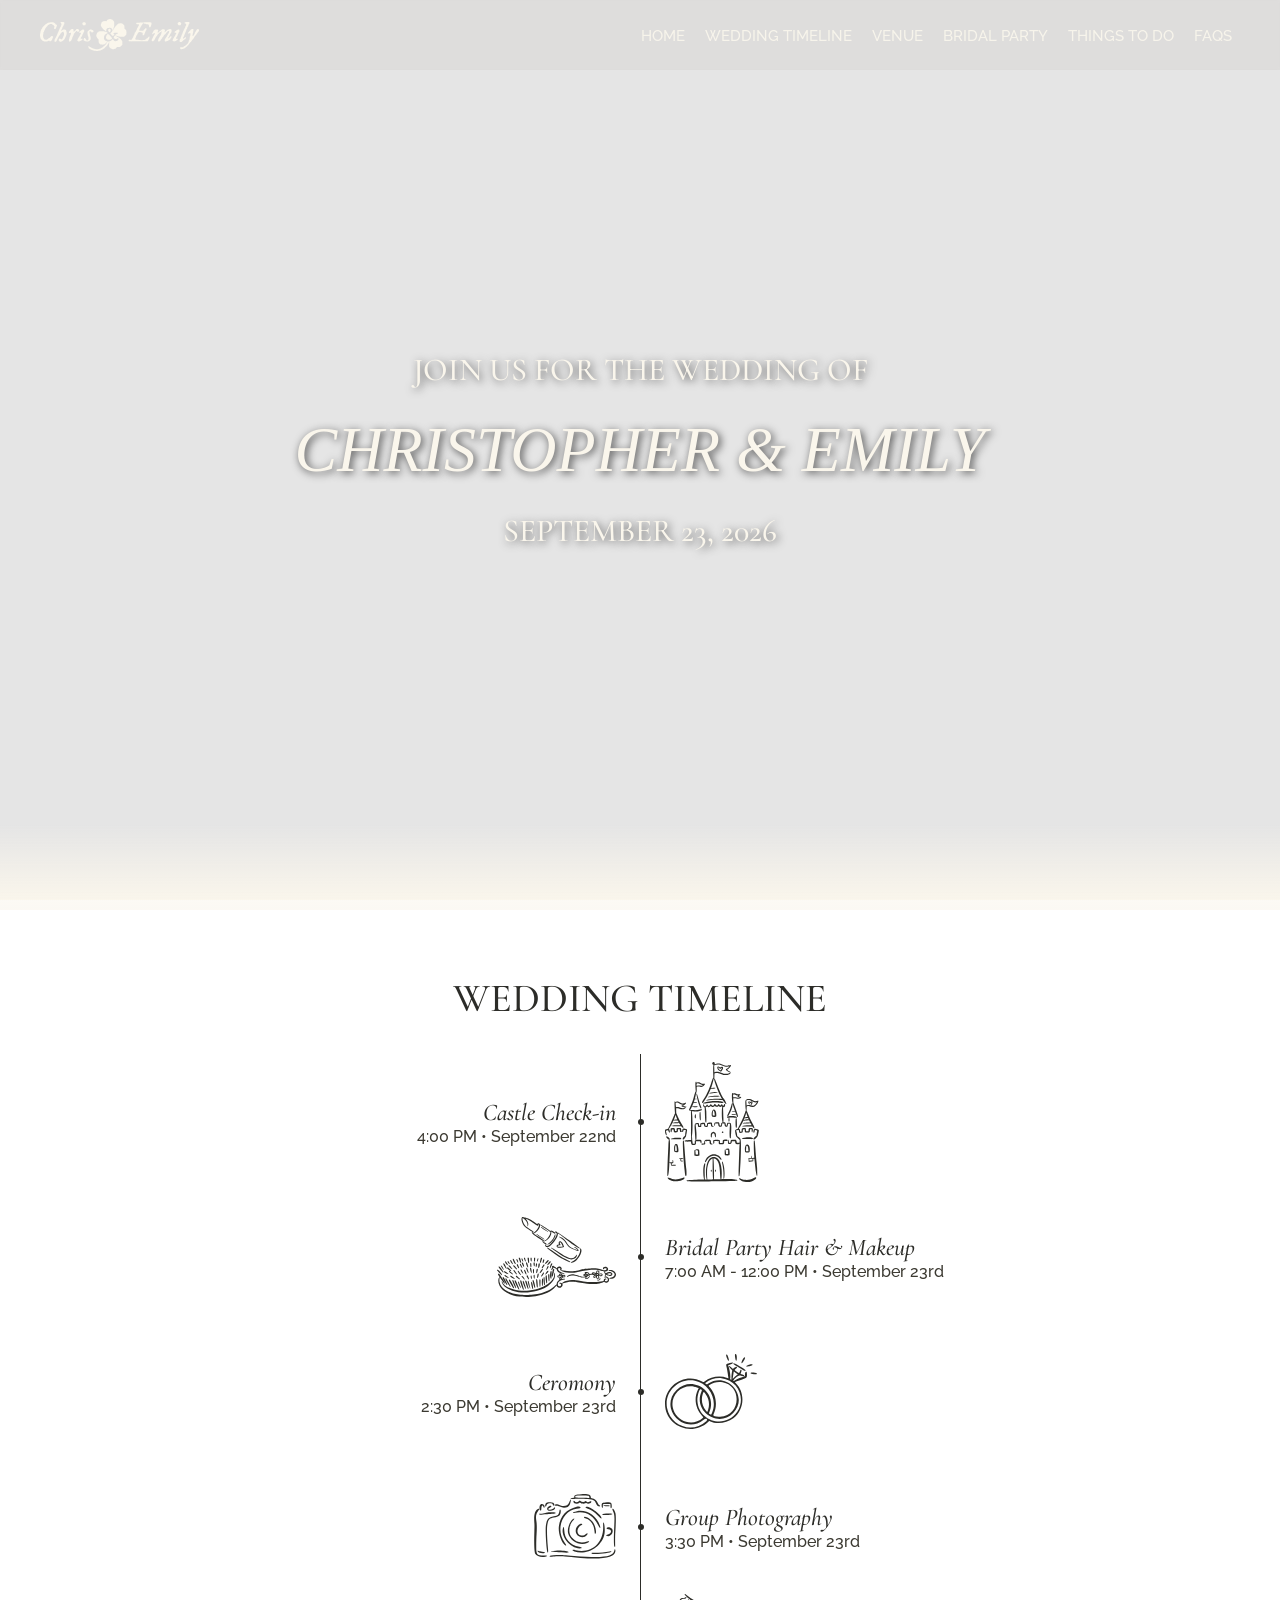
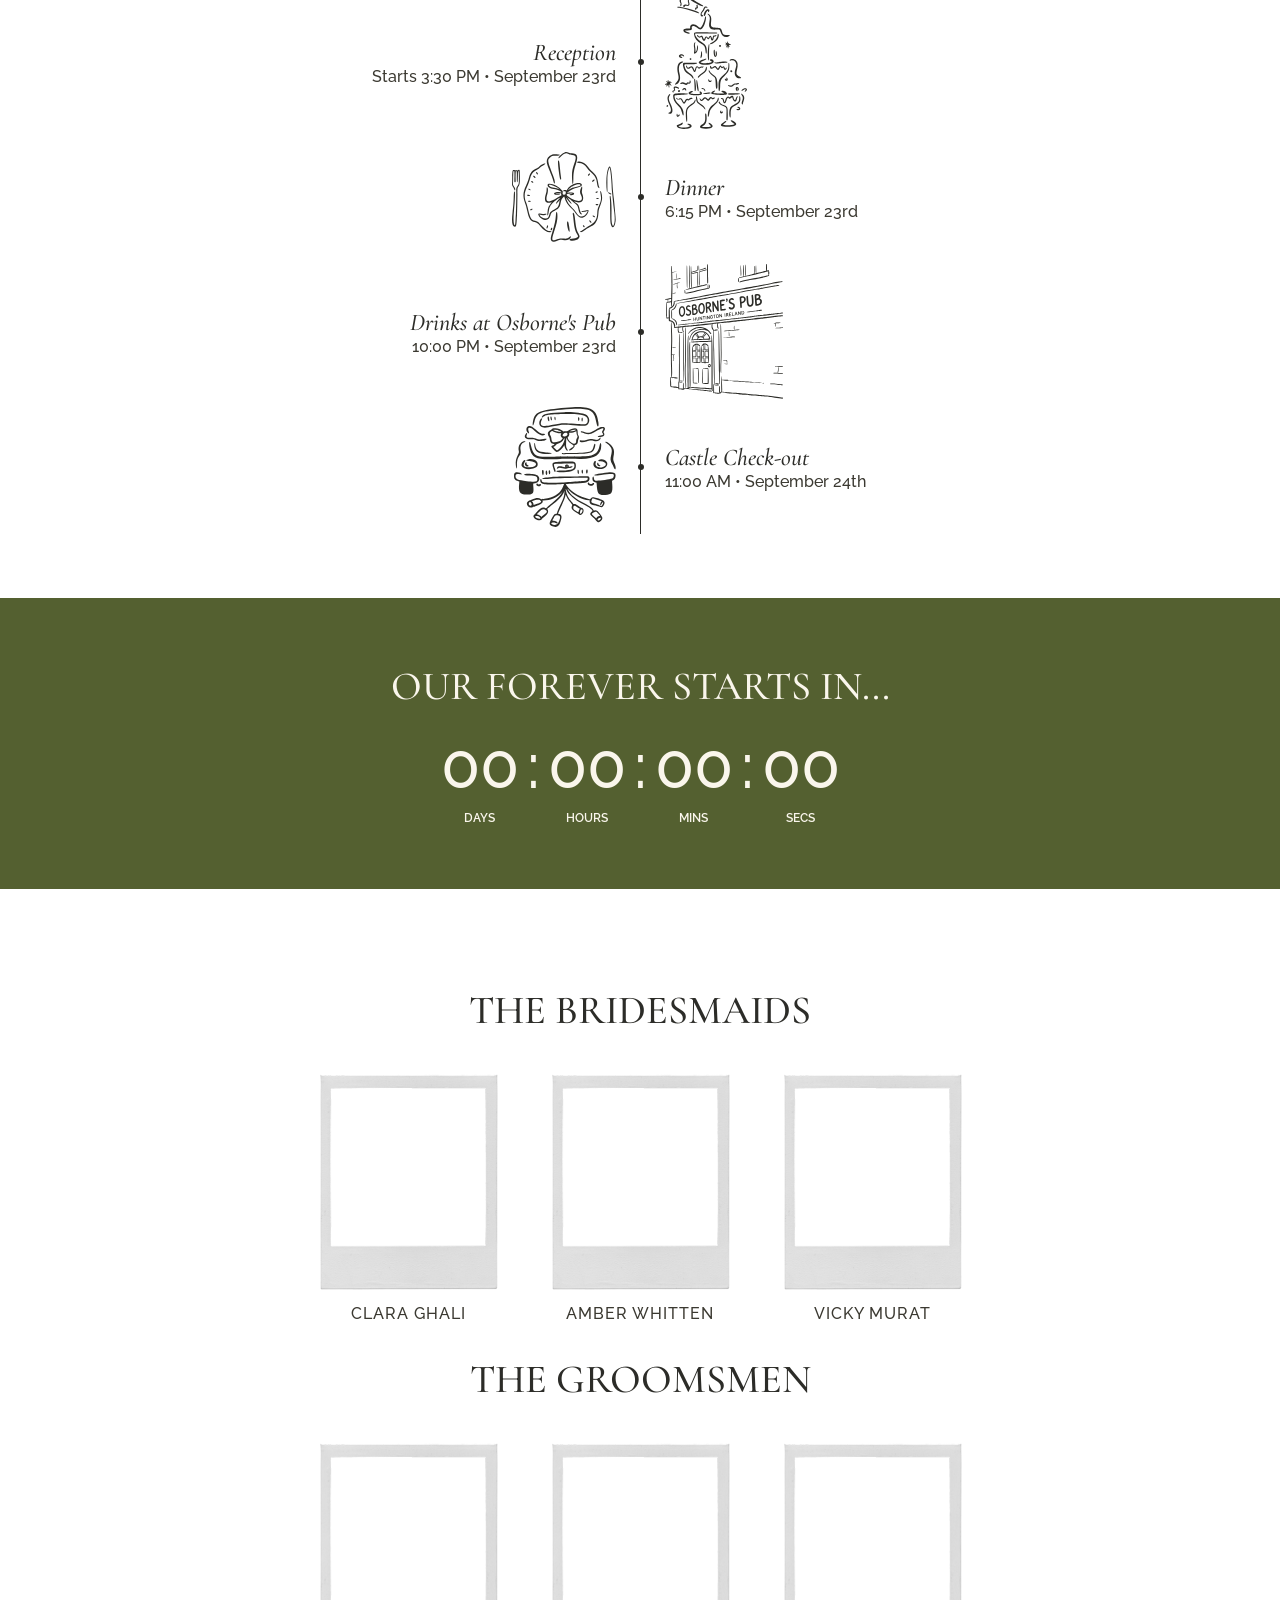
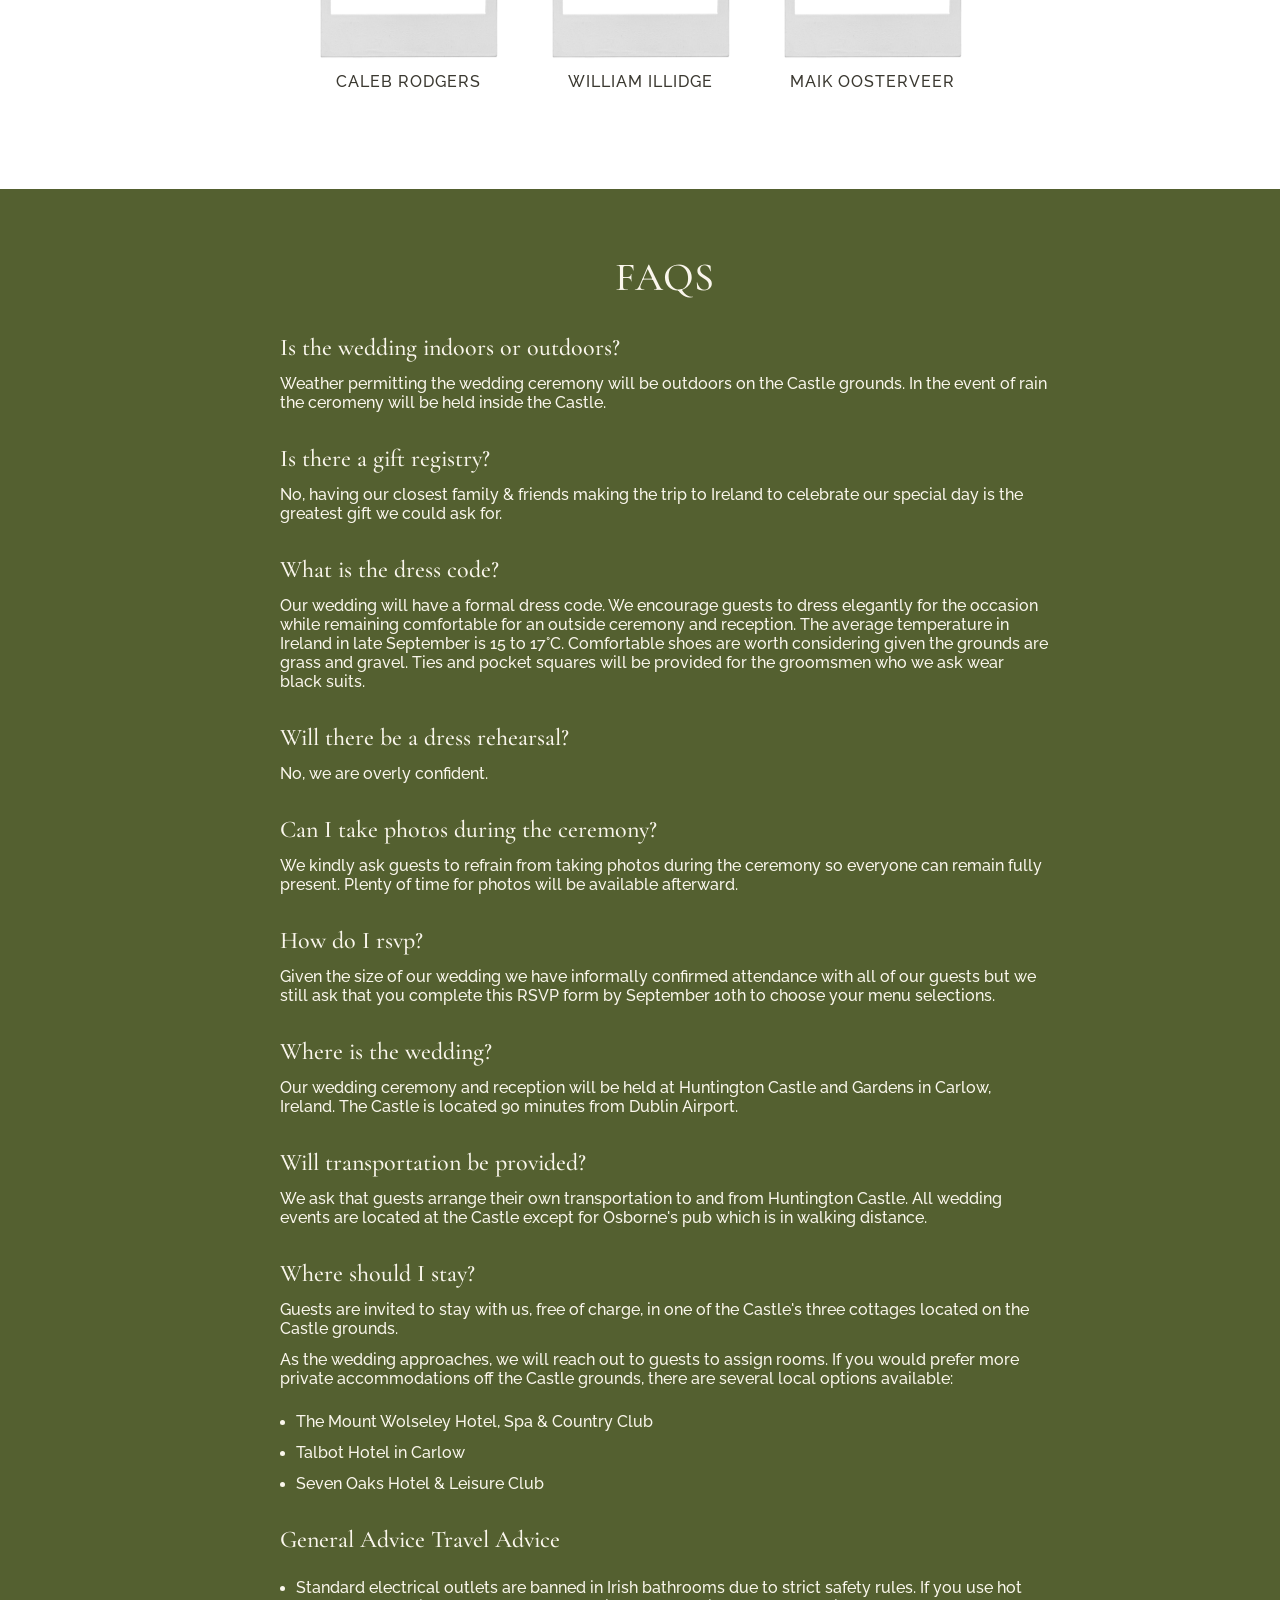
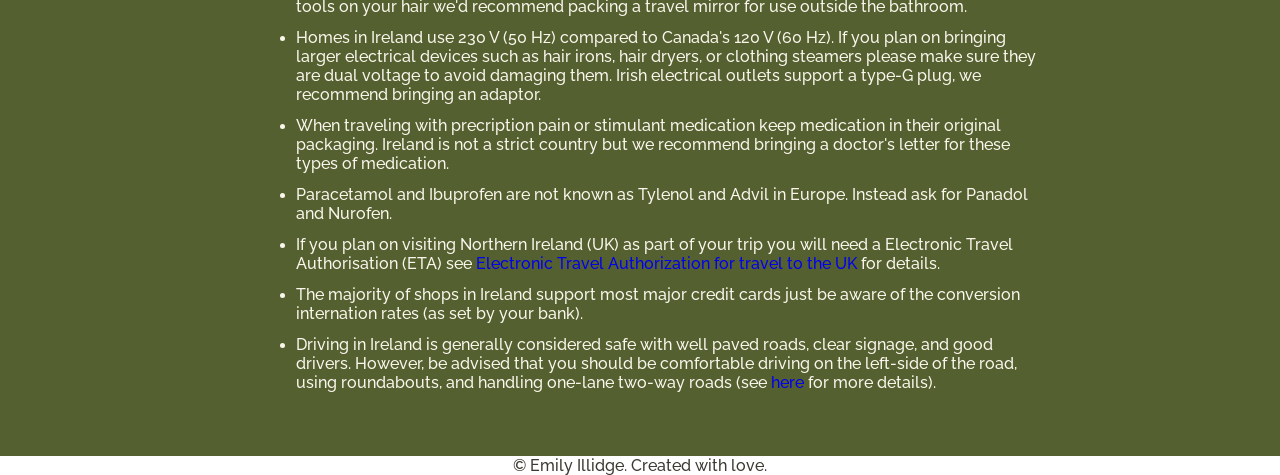
==== index.html @ 060c625a "initialized project" ====
<!DOCTYPE html>
<html lang="en">
<head>
    <meta charset="UTF-8">
    <meta name="viewport" content="width=device-width, initial-scale=1.0">
    <title>Emily & Chris — Our Countryside Wedding</title>
    <link rel="stylesheet" href="style.css">
    <!-- Google Fonts for Editorial Aesthetic -->
    <link rel="preconnect" href="https://fonts.googleapis.com">
<link rel="preconnect" href="https://fonts.gstatic.com" crossorigin>
<link href="https://fonts.googleapis.com/css2?family=Cormorant+Garamond:ital,wght@0,300..700;1,300..700&family=IM+Fell+English:ital@0;1&family=Raleway:ital,wght@0,100..900;1,100..900&display=swap" rel="stylesheet">    
</head>
<body>

    <!-- Navigation Header -->
     <nav class="navbar">
        <div class="nav-container">
            <div class="nav-logo">
                <a href="#"><img src="./assets/logo.svg" alt="wedding logo"></a>
            </div>

            <!-- Links (Desktop) -->
            <div class="nav-links">
                <a href="#home" data-target="home">Home</a>
                <a href="#wedding-timeline" data-target="wedding-timeline">Wedding Timeline</a>
                <a href="https://huntingtoncastle.com/our-story-1">Venue</a>
                <a href="#bridal-party" data-target="bridal-party">Bridal Party</a>
                <a href="#local-guide" data-target="local-guide">Things to Do</a>
                <a href="#faq" data-target="faq">FAQs</a>
            </div>

            <!-- Mobile Menu Toggle Button -->
            <button class="mobile-menu-toggle" aria-label="Toggle navigation">
                <span class="bar"></span>
                <span class="bar"></span>
                <span class="bar"></span>
            </button>
        </div>

        <!-- Mobile Overlay Menu (Hidden by default) -->
        <div class="mobile-menu">
            <a href="#home" data-target="home">Home</a>
            <a href="#wedding-timeline" data-target="wedding-timeline">Wedding Timeline</a>
            <a href="https://huntingtoncastle.com/our-story-1">Venue</a>
            <a href="#bridal-party" data-target="bridal-party">Bridal Party</a>
            <a href="#local-guide" data-target="local-guide">Things to Do</a>
            <a href="#faq" data-target="faq">FAQs</a>
        </div>
    </nav>

    <!-- Main Content Wrapper -->
    <main>

        <!-- HOME PAGE VIEW -->
        <section id="home" class="tab-view active-view">
            <div class="hero-section">
                <div class="title">
                    <p class="subtitle">Join us for the wedding of</p>
                    <h1 class="header">Christopher &amp; Emily</h1>
                    <p class="date-location subtitle">SEPTEMBER 23, 2026</p>
                </div>
            </div>
            <div class="hero-section-blurr"></div>
        </section>

        <!-- LOCAL GUIDE / THINGS TO DO VIEW -->
        <section id="wedding-timeline" class="tab-view">
            <h1>Wedding Timeline</h1>
            <div class="timeline-container">
                <div class="timeline-event">
                    <div class="right">
                        <h3>Castle Check-in</h3>
                        <p>4:00 PM &bull; September 22nd</p>
                    </div>
                    <div class="timeline-event left">
                        <img id="timeline-castle" src="./assets/timeline/Castle.svg" alt="castle">
                    </div>
                </div>
                <div class="timeline-event">
                    <div class="right">
                        <img id="timeline-hair-and-makeup" src="./assets/timeline/Hair_and_Makeup.svg" alt="hairbrush and lipstick">
                    </div>
                    <div class="left">
                        <h3>Bridal Party Hair & Makeup</h3>
                        <p> 7:00 AM - 12:00 PM &bull; September 23rd</p>
                    </div>
                </div>
                <div class="timeline-event">
                    <div class="right">
                        <h3>Ceromony</h3>
                        <p>2:30 PM &bull; September 23rd</p>
                    </div>
                    <div class="left">
                        <img id="timeline-rings" src="./assets/timeline/Rings.svg" alt="set of rings">
                    </div>
                </div>
                <div class="timeline-event">
                    <div class="right">
                        <img id="timeline-camera" src="./assets/timeline/Camera.svg" alt="camera">
                    </div>
                    <div class="left">
                        <h3>Group Photography</h3>
                        <p>3:30 PM &bull; September 23rd</p>
                    </div>
                </div>
                <div class="timeline-event">
                    <div class="right">
                        <h3>Reception</h3>
                        <p>Starts 3:30 PM &bull; September 23rd</p>
                    </div>
                    <div class="left">
                        <img id="timeline-champagne" src="./assets/timeline/Champagne Tower.svg" alt="champagne">
                    </div>
                </div>
                <div class="timeline-event">
                    <div class="right">
                        <img id="timeline-plate" src="./assets/timeline/Place Setting.svg" alt="Dinner plate">
                    </div>
                    <div class="left">
                        <h3>Dinner</h3>
                        <p>6:15 PM &bull; September 23rd</p>
                    </div>
                </div>
                <div class="timeline-event">
                    <div class="right">
                        <h3>Drinks at Osborne's Pub</h3>
                        <p>10:00 PM &bull; September 23rd</p>
                    </div>
                    <div class="left">
                        <img id="timeline-pub" src="./assets/timeline/Pub.svg" alt="pub">
                    </div>
                </div>
                <div class="timeline-event">
                    <div class="right">
                        <img id="timeline-car" src="./assets/timeline/Car.svg" alt="car">
                    </div>
                    <div class="left">
                        <h3>Castle Check-out</h3>
                        <p>11:00 AM &bull; September 24th</p>
                    </div>
                </div>
            </div>

        </section>

        <!-- COUNT DOWN -->
         <section id="count-down" class="tab-view">
            <h1>Our forever starts in...</h1>
            <div class="timer-display">
                <div class="time-block">
                    <span class="number" id="days">00</span>
                    <span class="label">Days</span>
                </div>
                
                <span class="separator">:</span>
                
                <div class="time-block">
                    <span class="number" id="hours">00</span>
                    <span class="label">Hours</span>
                </div>
                
                <span class="separator">:</span>
                
                <div class="time-block">
                    <span class="number" id="mins">00</span>
                    <span class="label">Mins</span>
                </div>
                
                <span class="separator">:</span>
                
                <div class="time-block">
                    <span class="number" id="secs">00</span>
                    <span class="label">Secs</span>
                </div>
            </div>
          </section>

        <!-- BRIDAL PARTY VIEW -->
        <section id="bridal-party" class="tab-view">
            <h1>The bridesmaids</h1>
            <div id="bridesmaids">
                <div>
                    <img src="./assets/bridal_party/polaroid.png" alt="Clara">
                    <p>Clara Ghali</p>
                </div>
                <div>
                    <img src="./assets/bridal_party/polaroid.png" alt="Amber">
                    <p>Amber Whitten</p>
                </div>
                <div>
                    <img src="./assets/bridal_party/polaroid.png" alt="Vicky">
                    <p>Vicky Murat</p>
                </div>
            </div>
            <h1>The Groomsmen</h1>
            <div id="groomsmen">
                <div>
                    <img src="./assets/bridal_party/polaroid.png" alt="Caleb">
                    <p>Caleb Rodgers</p>
                </div>
                <div>
                    <img src="./assets/bridal_party/polaroid.png" alt="William">
                    <p>William Illidge</p>
                </div>
                <div>
                    <img src="./assets/bridal_party/polaroid.png" alt="Maik">
                    <p>Maik Oosterveer</p>
                </div>
            </div>
        </section>

        <!-- FAQ VIEW -->
        <section id="faq" class="tab-view">
            <h1>FAQS</h1>
            <div class="question-block">
                <p class="question">Is the wedding indoors or outdoors?</p>
                <p class="answer">Weather permitting the wedding ceremony will be outdoors on the Castle grounds. In the event of rain the ceromeny will be held inside the Castle.</p>
            </div>
            <div class="question-block">
                <p class="question">Is there a gift registry?</p>
                <p class="answer">No, having our closest family & friends making the trip to Ireland to celebrate our special day is the greatest gift we could ask for.</p>
            </div>
            <div class="question-block">
                <p class="question">What is the dress code?</p>
                <p class="answer">Our wedding will have a formal dress code. We encourage guests to dress elegantly for the occasion while remaining comfortable for an outside ceremony and reception. The average temperature in Ireland in late September is 15 to 17°C. Comfortable shoes are worth considering given the grounds are grass and gravel. Ties and pocket squares will be provided for the groomsmen who we ask wear black suits.</p>
            </div>
            <div class="question-block">
                <p class="question">Will there be a dress rehearsal?</p>
                <p class="answer">No, we are overly confident.</p>
            </div>
            <div class="question-block">
                <p class="question">Can I take photos during the ceremony?</p>
                <p class="answer">We kindly ask guests to refrain from taking photos during the ceremony so everyone can remain fully present. Plenty of time for photos will be available afterward.</p>
            </div>
            <div class="question-block">
                <p class="question">How do I rsvp?</p>
                <p class="answer">Given the size of our wedding we have informally confirmed attendance with all of our guests but we still ask that you complete this RSVP form by September 10th to choose your menu selections.</p>
            </div>
            <div class="question-block">
                <p class="question">Where is the wedding?</p>
                <p class="answer">Our wedding ceremony and reception will be held at Huntington Castle and Gardens in Carlow, Ireland. The Castle is located 90 minutes from Dublin Airport.</p>
            </div>
            <div class="question-block">
                <p class="question">Will transportation be provided?</p>
                <p class="answer">We ask that guests arrange their own transportation to and from Huntington Castle. All wedding events are located at the Castle except for Osborne's pub which is in walking distance.</p>
            </div>
            <div class="question-block">
                <p class="question">Where should I stay?</p>
                <p class="answer">Guests are invited to stay with us, free of charge, in one of the Castle's three cottages located on the Castle grounds.</p>
                <p class="answer">As the wedding approaches, we will reach out to guests to assign rooms. If you would prefer more private accommodations off the Castle grounds, there are several local options available:</p>
                <ul>
                    <li><a href="https://secure.mountwolseley.ie/convert/site/Mount%20Wolseley%20Hotel%20Spa%20and%20Golf%20Resort/en/results.php?currency=EUR&partya=2&checkin=2026-09-22&nights=2"><p>The Mount Wolseley Hotel, Spa & Country Club</p></a></li>
                    <li><a href="https://www.talbotcarlow.ie/"><p>Talbot Hotel in Carlow</p></a></li>
                    <li><a href="https://www.sevenoakshotel.com/"><p>Seven Oaks Hotel & Leisure Club</p></a></li>
                </ul>
            </div>
            <div class="question-block">
                <p class="question">General Advice Travel Advice</p>
                <ul>
                    <li>
                        <p>Standard electrical outlets are banned in Irish bathrooms due to strict safety rules. If you use hot tools on your hair we'd recommend packing a travel mirror for use outside the bathroom.</p>
                    </li>
                    <li>
                        <p>Homes in Ireland use 230 V (50 Hz) compared to Canada's 120 V (60 Hz). If you plan on bringing larger electrical devices such as hair irons, hair dryers, or clothing steamers please make sure they are dual voltage to avoid damaging them. Irish electrical outlets support a type-G plug, we recommend bringing an adaptor.</p>
                    </li>
                    <li>
                        <p>When traveling with precription pain or stimulant medication keep medication in their original packaging. Ireland is not a strict country but we recommend bringing a doctor's letter for these types of medication.</p>
                    </li>
                    <li>
                        <p>Paracetamol and Ibuprofen are not known as Tylenol and Advil in Europe. Instead ask for Panadol and Nurofen.</p>
                    </li>
                    <li>
                        <p>If you plan on visiting Northern Ireland (UK) as part of your trip you will need a Electronic Travel Authorisation (ETA) see <a href="https://www.aircanada.com/ca/en/aco/home/book/travel-news-and-updates/2026/eTA-for-flights-to-uk.html#/">Electronic Travel Authorization for travel to the UK</a> for details.</p>
                    </li>
                    <li>
                        <p>The majority of shops in Ireland support most major credit cards just be aware of the conversion internation rates (as set by your bank).</p>
                    </li>
                    <li>
                        <p>Driving in Ireland is generally considered safe with well paved roads, clear signage, and good drivers. However, be advised that you should be comfortable driving on the left-side of the road, using roundabouts, and handling one-lane two-way roads (see <a href="https://www.instagram.com/reel/DakooiKCDg0/?utm_source=ig_web_copy_link&igsh=MzRlODBiNWFlZA==">here</a> for more details).</p>
                    </li>
                </ul>
            </div>
        </section>

    </main>

    <footer>
        <p>&copy; Emily Illidge. Created with love.</p>
    </footer>

    <script src="script.js"></script>
</body>
</html>
---- style.css ----
@font-face {
  font-family: 'BlackEditorialScript';
  src: url('./assets/fonts/gr-alternate.otf') format('truetype');
  font-weight: normal;
  font-style: normal;
  font-display: swap; 
}

.new-font {
    font-family: 'BlackEditorialScript', sans-serif !important;
    color: black;
}

/* --- Core Base Styles & Custom Variables --- */
:root {
    --color-white: #fAF6EC;
    --color-white-rgb: 250, 246, 236; 
    --color-bg: #FAF6EC;         /* Soft warm cream canvas */
    --color-primary: #546030;    /* Elegant muted olive green */
    --color-text: #2C2C28;       /* Sophisticated deep slate charcoal */
    --color-accent: #5C2A4D;     /* Earthy taupe/gold accent */
    --font-serif: 'Cormorant Garamond', serif;
    --font-sans: 'Raleway', Arial, sans-serif;
    --font-title: "IM Fell English", Georgia, serif;
    --transition-speed: 0.3s;
}

* {
    margin: 0;
    padding: 0;
}

html, body {
    width: 100%;
    overflow-x: hidden;
    margin: 0;
    padding: 0;
}

h1 {
    font-family: var(--font-serif);
    text-transform: uppercase;
    font-size: 2.5rem;
    font-weight: 500;
    color: var(--color-text);
}

h3 {
    font-family: var(--font-serif);
    font-size: 1.5rem;
    font-weight: 500;
    color: var(--color-text);
    font-style: italic;
}

p {
    font-size: 1rem;
    font-weight: 500;
    color: #3b3931;
    font-family: var(--font-sans);
}

#wedding-timeline,
#count-down,
#bridal-party,
#faq {
    padding: 64px 24px 64px 24px;
}

@media (max-width: 768px) {
    h1 {
        font-size: 3rem;
        padding-top: 16px;
    }

    #wedding-timeline,
    #count-down,
    #bridal-party,
    #faq {
        padding: 32px 24px 48px 24px;
    }
}

/* --- Navbar -- */
/* Navbar Wrapper */
.navbar {
    font-family: var(--font-sans);
    text-transform: uppercase;
    letter-spacing: 22%;
    position: sticky;
    top: 0;
    z-index: 1000;
    width: 100%;
    /* Transparent background with a modern glass blur effect */
    background-color: rgba(166, 159, 149, 0.1); 
    backdrop-filter: blur(1.5px);
    -webkit-backdrop-filter: blur(1.5px);
   
    transition: background-color 0.3s ease;
}

/* Navbar Content Container */
.nav-container {
    display: flex;
    justify-content: space-between;
    max-width: 1200px;
    margin: 0 auto;
    padding: 0 2rem;
    height: 70px;
    align-items: center;
}

/* Typography & Links */
.nav-links a {
    color: rgba(var(--color-white-rgb), 0.9);
    text-decoration: none;
    font-size: 0.95rem;
    font-weight: 500;
    transition: color 0.2s ease;
    padding: 0px 8px;
}
.nav-links a:hover {
    color: white;
}

/* Alignment within the grid columns */
.left-links {
    display: flex;
    gap: 2rem;
    justify-content: flex-start;
}
.right-links {
    display: flex;
    gap: 2rem;
    justify-content: flex-end;
}

.nav-logo {
    display: flex;
    align-items: center;
    justify-content: center;
}

.nav-logo a {
    display: inline-flex;
    height: 100%;
}

.nav-logo a img {
    height: 32px;
    display: block;
}

/* Hide Mobile Elements by Default */
.mobile-menu-toggle, .mobile-menu {
    display: none;
}

/* ==========================================================================
   Responsive Mobile Styles (Screens smaller than 768px)
   ========================================================================== */
@media (max-width: 768px) {
    .nav-container {
        display: grid;
        grid-template-columns: 1fr auto 1fr;
        align-items: center;
    }
    
    .nav-logo {
        grid-column: 2;
        justify-self: center;
    }

    /* Hide desktop link columns */
    .nav-links {
        display: none;
    }

    /* Hamburger Menu Button */
    .mobile-menu-toggle {
        grid-column: 3;
        justify-self: end;
        display: flex;
        flex-direction: column;
        justify-content: space-between;
        width: 24px;
        height: 18px;
        background: transparent;
        border: none;
        cursor: pointer;
    }
    .mobile-menu-toggle .bar {
        width: 100%;
        height: 2px;
        background-color: #fff;
        transition: all 0.3s ease;
    }

    /* Transform burger bars into an 'X' when active */
    .mobile-menu-toggle.is-active .bar:nth-child(1) {
        transform: translateY(8px) rotate(45deg);
    }
    .mobile-menu-toggle.is-active .bar:nth-child(2) {
        opacity: 0;
    }
    .mobile-menu-toggle.is-active .bar:nth-child(3) {
        transform: translateY(-8px) rotate(-45deg);
    }

    /* Fullscreen/Dropdown Mobile Menu Drawer */
    .mobile-menu {
        display: flex;
        flex-direction: column;
        align-items: center;
        justify-content: center;
        gap: 2rem;
        position: fixed;
        top: 70px; /* Aligns right under the navbar header */
        left: 0;
        width: 100%;
        height: calc(100vh - 70px);
        background-color: rgba(17, 17, 17, 0.95);
        backdrop-filter: blur(15px);
        transform: translateY(-100%);
        opacity: 0;
        pointer-events: none;
        transition: transform 0.4s cubic-bezier(0.16, 1, 0.3, 1), opacity 0.3s ease;
    }
    .mobile-menu.is-open {
        transform: translateY(0);
        opacity: 1;
        pointer-events: auto;
    }
    .mobile-menu a {
        color: #fff;
        font-size: 1.5rem;
        text-decoration: none;
        font-weight: 600;
    }
}


/* --- Hero Section & Custom Components --- */
.hero-section {
    margin-top: -70px;

    display: flex;
    justify-content: center;
    flex-direction: column;
    align-items: center;

    /* Extra top padding keeps the greeting clear of the transparent floating header elements */
    /*padding: 180px 20px 100px 20px; */
    /*background: radial-gradient(circle, rgba(247,243,235,1) 0%, rgba(253,251,247,1) 100%);*/
    /* Forces the element to match the exact viewport dimensions */
    width: 100vw;
    height: 100dvw; 
    height: 100dvh;
    
    /* Background image properties */
    background-image: linear-gradient(rgba(0,0,0,0.10), rgba(0,0,0,0.10)), url('./assets/castle-water-colour.png');
    background-position: center;
    background-repeat: no-repeat;
    background-size: cover;
}

.hero-section .title {
    display: flex;
    flex-direction: column;
    justify-content: center;
    align-items: center;
    text-align: center;
    gap: 24px;
}

.hero-section .title .subtitle {
    font-family: var(--font-serif);
    font-weight: 500;
    letter-spacing: 10%;
    font-size: 2rem;
    text-transform: uppercase;
    color: var(--color-white);
    text-shadow: 2px 2px 8px rgba(0,0,0,0.7);
}

.hero-section .title .header {
    font-family: var(--font-title);
    font-weight: 400;
    font-size: 4rem;
    font-style: italic;
    color: var(--color-white);
    text-shadow: 2px 2px 8px rgba(0,0,0,0.7);
}

.hero-section-blurr {
    width: 100%;
    height: 75px;
    margin-top: -75px;
    align-self: flex-end;
    background: linear-gradient(to top, var(--color-white), transparent);
    border-bottom: 10px solid rgba(250, 246, 236, 0.5); /* using your #FAF6EC at 50% */
}

@media (max-width: 768px) {
    .hero-section .title {
        gap: 12px;
    }

    .hero-section .title .subtitle {
        font-size: 1.75rem;
        width: 80%;
    }

    .hero-section .title .header {
        font-size: 2.5rem;
    }
}


/* --- Countdown Timer --- */
#count-down {
    display: flex;
    justify-content: center;
    align-items: center;
    flex-direction: column;
    background-color: var(--color-primary);
    color: var(--color-white);
    gap: 24px;
}

#count-down h1 {
    color: var(--color-white);
}

.timer-display {
    display: flex;
    justify-content: center;
    align-items: flex-start;
}

.time-block {
    display: flex;
    flex-direction: column;
    align-items: center;
    min-width: 86px;
}

.number, .separator {
    font-family: var(--font-sans);
    font-weight: 500;
    font-size: 4rem;
    line-height: 1;
}

.separator {
    padding: 0px 4px;
}

.label {
    font-family: var(--font-sans);
    font-size: 0.75rem;
    font-weight: 600;
    letter-spacing: 22%;
    text-transform: uppercase;
    margin-top: 0.8rem;
}

@media (max-width: 768px) {
    #count-down {
        height: 100dvh;
        box-sizing: border-box; /* This keeps padding inside the lines */
    }

    #count-down h1 {
        width: 90%;
        font-size: 3rem;
        text-align: center;
    }

    .number, .separator {
        font-size: 2.5rem;
    }

    .time-block {
        min-width: 16%;
    }
}


/* --- TIMELINE --- */
#wedding-timeline {
    display: flex;
    flex-direction: column;
    justify-content: center;
    align-items: center;
    text-align: center;
    width: 100%;
    gap: 32px;
    box-sizing: border-box; /* This keeps padding inside the lines */
}

.timeline-container {
    display: flex;
    flex-direction: column;
    justify-content: center;
    align-items: center;
    width: 100%;
    overflow: visible;
    position: relative;
    box-sizing: border-box; /* This keeps padding inside the lines */
}

.timeline-event {
    width: 100%;
    display: flex;
}

.timeline-event div {
    position: relative;
    min-width: 50%;
    max-width: 50%;
    height: 135px;
    padding: 12px 24px;
    display: flex;
    flex-direction: column;
    justify-content: center;
    box-sizing: border-box; /* This keeps padding inside the lines */
}

.timeline-event div.right {
    text-align: right;
    align-items: end;
}

.timeline-event div.left {
    text-align: left;
    border-left: 1px solid var(--color-text);
    align-items: start;
}

/* 2. The Circle (The Dot) */
.timeline-event div.left::before {
    content: '';
    position: absolute;
    width: 6px;
    height: 6px;
    background-color: var(--color-text);
    border-radius: 50%;
    
    /* Pins it precisely in the center of the vertical line */
    left: -0.5px;
    top: 50%;
    transform: translate(-50%, -50%);
    z-index: -1; /* Ensures it sits on top of the line */
}

.timeline-event div img {
    height: 75px;
}

#timeline-camera {
    height: 65px;
}

#timeline-hair-and-makeup {
    height: 80px;
}

#timeline-plate {
    height: 90px;
}

#timeline-castle, #timeline-car {
    height: 120px;
}

#timeline-champagne, #timeline-pub {
    height: 135px;
}

@media (max-width: 768px) {


    .timeline-event div {
        height: 175px;
        padding: 0px;
    }

    .timeline-event div.left {
        padding-left: 32px;
    }

    .timeline-event div.right {
        padding-right: 32px;
    }

    #wedding-timeline h1 {
        width: 80%;
    }
}


/* --- BRIDAL PARTY --- */
#bridal-party {
    display: flex;
    flex-direction: column;
    justify-content: center;
    align-items: center;
    text-align: center;
    width: 100%;
    gap: 32px;
    box-sizing: border-box; /* This keeps padding inside the lines */
}

#bridal-party #bridesmaids,  #bridal-party #groomsmen {
    display: flex;
    justify-content: center;
    align-items: center;
    gap: 32px;
}

#bridal-party #bridesmaids p,  #bridal-party #groomsmen p {
    text-transform: uppercase;
    letter-spacing: 1px;
}

#bridal-party #bridesmaids img,  #bridal-party #groomsmen img {
    width: 200px;
    filter: grayscale(100%);
}

@media (min-width: 769px) {
    #bridal-party {
        height: 100dvh;
    }
}

@media (max-width: 768px) {
    #bridal-party #bridesmaids,  #bridal-party #groomsmen {
        flex-wrap: wrap;
    }

    #bridal-party #bridesmaids img,  #bridal-party #groomsmen img {
        width: 90%;
    }
}

/* --- FAQ --- */
section#faq {
    background-color: var(--color-primary);
    display: flex;
    flex-direction: column;
    justify-content: center;
    align-items: center;
    text-align: center;
    width: 100%;
    gap: 32px;
}

#faq h1 {
    color: var(--color-white);
}

#faq .question-block {
    width: 60%;
}

#faq p {
    color: var(--color-white);
    text-align: left;
}

#faq p.question {
    font-family: var(--font-serif);
    font-size: 24px;
}

#faq p.answer {
    padding-top: 12px;
}

#faq ul {
    padding-left: 16px;
    padding-top: 12px;
    color: var(--color-white);
}

#faq li {
    padding-top: 12px;
}

#faq a {
    text-decoration: none;
}

#faq a:hover {
    color: rgba(var(--color-white-rgb), 1);
    text-decoration: none;
    transition: color 0.2s ease;
}


/* --- FOOTER --- */
footer {
    text-align: center;
}
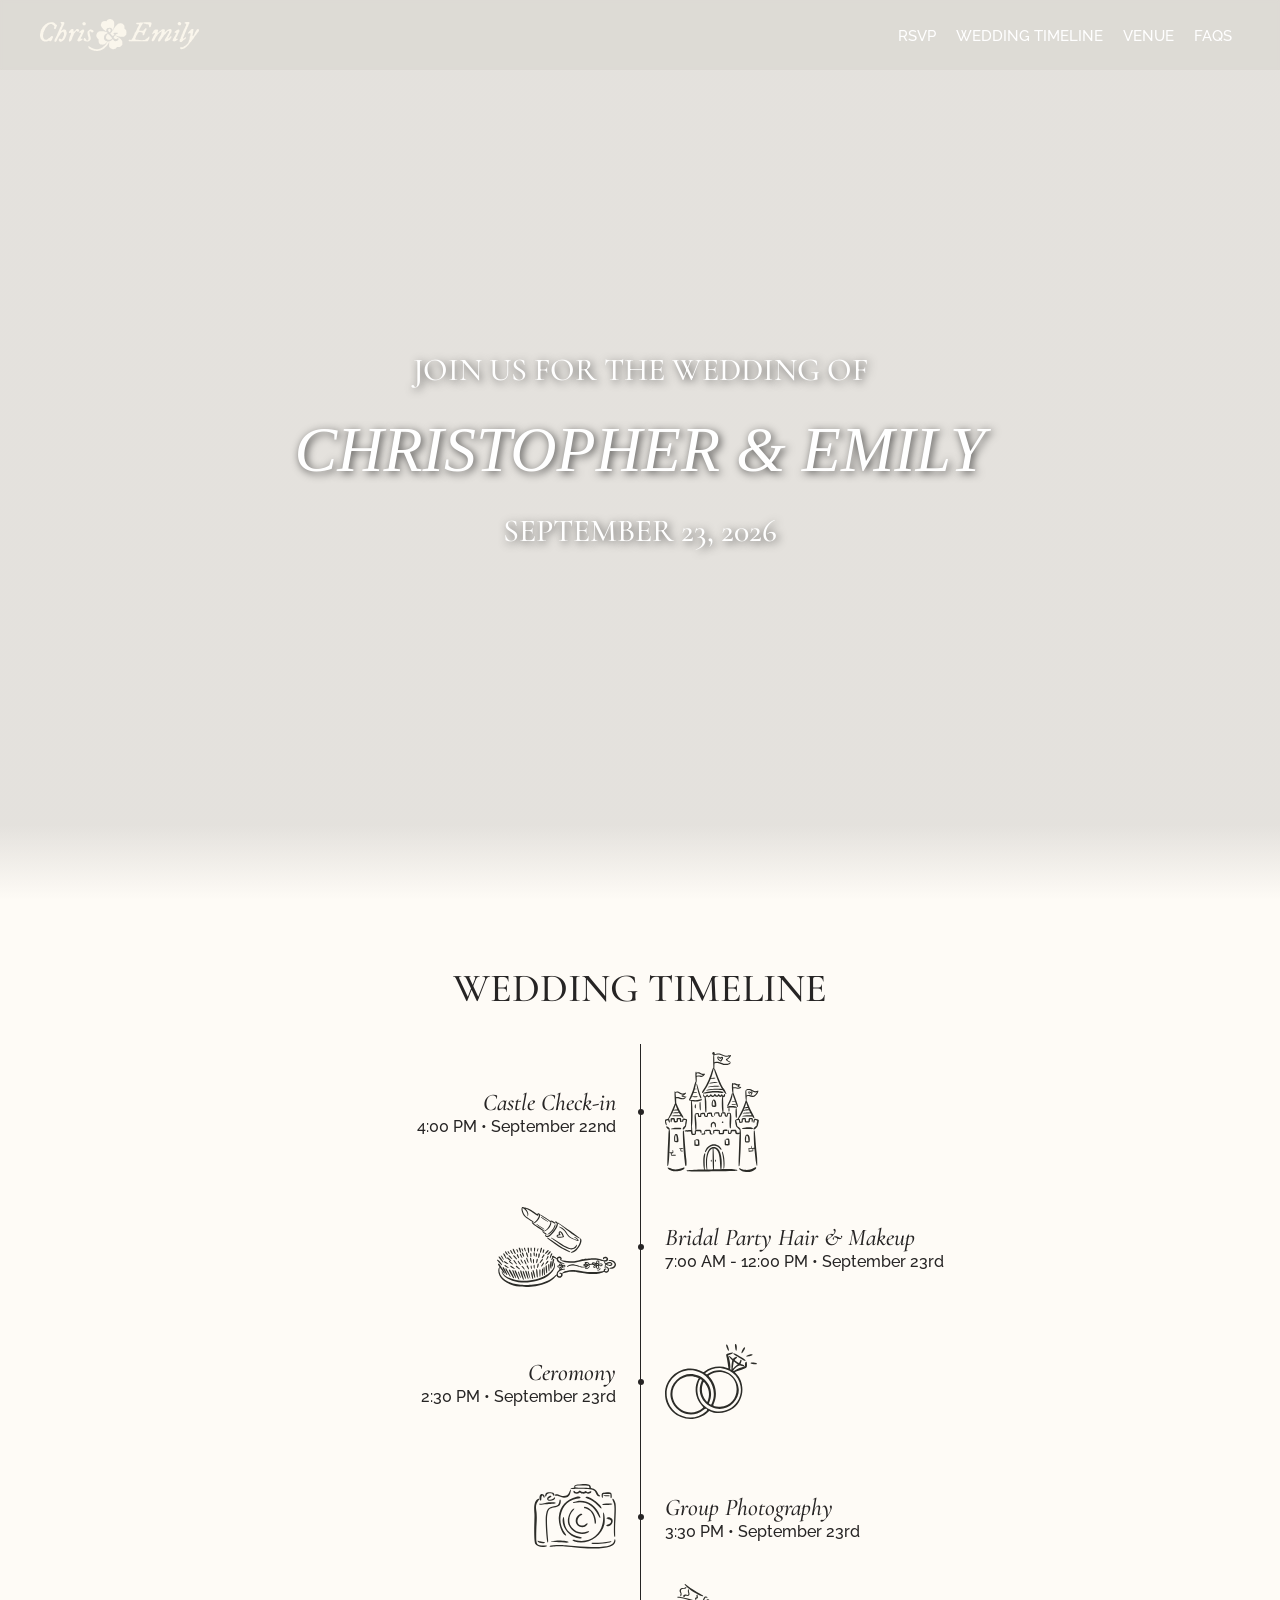
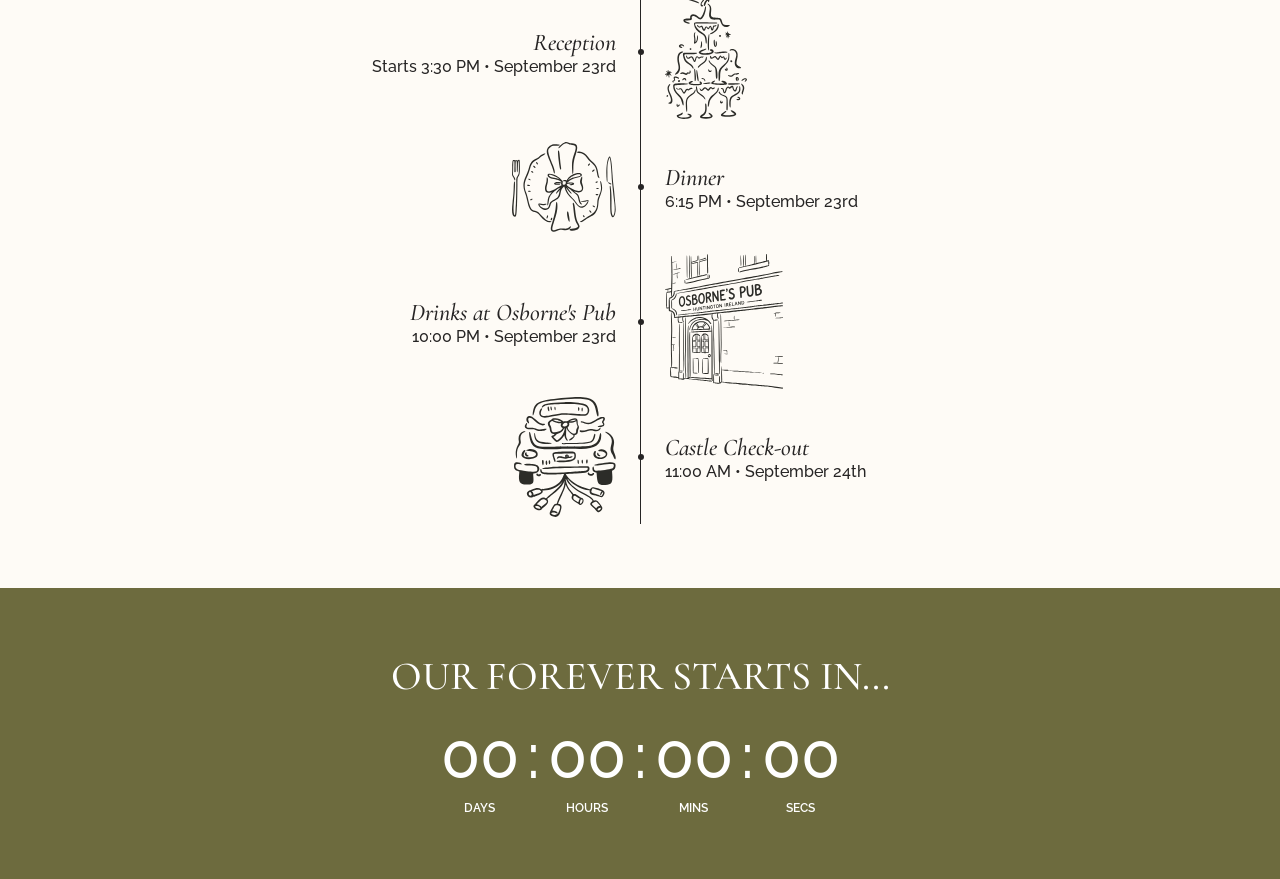
==== commit 81f6f5b2: "Changed pages" ====
--- a/index.html
+++ b/index.html
@@ -16,17 +16,19 @@
      <nav class="navbar">
         <div class="nav-container">
             <div class="nav-logo">
-                <a href="#"><img src="./assets/logo.svg" alt="wedding logo"></a>
+                <a href="#home"><img src="./assets/logo.svg" alt="wedding logo"></a>
             </div>
 
             <!-- Links (Desktop) -->
             <div class="nav-links">
-                <a href="#home" data-target="home">Home</a>
+                <a href="https://forms.gle/v332QN543vCT7xbYA">RSVP</a>
                 <a href="#wedding-timeline" data-target="wedding-timeline">Wedding Timeline</a>
                 <a href="https://huntingtoncastle.com/our-story-1">Venue</a>
+                <!--
                 <a href="#bridal-party" data-target="bridal-party">Bridal Party</a>
                 <a href="#local-guide" data-target="local-guide">Things to Do</a>
-                <a href="#faq" data-target="faq">FAQs</a>
+                -->
+                <a href="./pages/faq.html" data-target="faq">FAQs</a>
             </div>
 
             <!-- Mobile Menu Toggle Button -->
@@ -39,12 +41,14 @@
 
         <!-- Mobile Overlay Menu (Hidden by default) -->
         <div class="mobile-menu">
-            <a href="#home" data-target="home">Home</a>
+            <a href="https://forms.gle/v332QN543vCT7xbYA">RSVP</a>
             <a href="#wedding-timeline" data-target="wedding-timeline">Wedding Timeline</a>
             <a href="https://huntingtoncastle.com/our-story-1">Venue</a>
+            <!--
             <a href="#bridal-party" data-target="bridal-party">Bridal Party</a>
             <a href="#local-guide" data-target="local-guide">Things to Do</a>
-            <a href="#faq" data-target="faq">FAQs</a>
+            -->
+            <a href="./pages/faq.html" data-target="faq">FAQs</a>
         </div>
     </nav>
 
@@ -58,6 +62,7 @@
                     <p class="subtitle">Join us for the wedding of</p>
                     <h1 class="header">Christopher &amp; Emily</h1>
                     <p class="date-location subtitle">SEPTEMBER 23, 2026</p>
+                    <!--<a href="https://forms.gle/v332QN543vCT7xbYA">RSVP</a>-->
                 </div>
             </div>
             <div class="hero-section-blurr"></div>
@@ -176,6 +181,7 @@
           </section>
 
         <!-- BRIDAL PARTY VIEW -->
+         <!--
         <section id="bridal-party" class="tab-view">
             <h1>The bridesmaids</h1>
             <div id="bridesmaids">
@@ -208,85 +214,17 @@
                 </div>
             </div>
         </section>
-
-        <!-- FAQ VIEW -->
-        <section id="faq" class="tab-view">
-            <h1>FAQS</h1>
-            <div class="question-block">
-                <p class="question">Is the wedding indoors or outdoors?</p>
-                <p class="answer">Weather permitting the wedding ceremony will be outdoors on the Castle grounds. In the event of rain the ceromeny will be held inside the Castle.</p>
-            </div>
-            <div class="question-block">
-                <p class="question">Is there a gift registry?</p>
-                <p class="answer">No, having our closest family & friends making the trip to Ireland to celebrate our special day is the greatest gift we could ask for.</p>
-            </div>
-            <div class="question-block">
-                <p class="question">What is the dress code?</p>
-                <p class="answer">Our wedding will have a formal dress code. We encourage guests to dress elegantly for the occasion while remaining comfortable for an outside ceremony and reception. The average temperature in Ireland in late September is 15 to 17°C. Comfortable shoes are worth considering given the grounds are grass and gravel. Ties and pocket squares will be provided for the groomsmen who we ask wear black suits.</p>
-            </div>
-            <div class="question-block">
-                <p class="question">Will there be a dress rehearsal?</p>
-                <p class="answer">No, we are overly confident.</p>
-            </div>
-            <div class="question-block">
-                <p class="question">Can I take photos during the ceremony?</p>
-                <p class="answer">We kindly ask guests to refrain from taking photos during the ceremony so everyone can remain fully present. Plenty of time for photos will be available afterward.</p>
-            </div>
-            <div class="question-block">
-                <p class="question">How do I rsvp?</p>
-                <p class="answer">Given the size of our wedding we have informally confirmed attendance with all of our guests but we still ask that you complete this RSVP form by September 10th to choose your menu selections.</p>
-            </div>
-            <div class="question-block">
-                <p class="question">Where is the wedding?</p>
-                <p class="answer">Our wedding ceremony and reception will be held at Huntington Castle and Gardens in Carlow, Ireland. The Castle is located 90 minutes from Dublin Airport.</p>
-            </div>
-            <div class="question-block">
-                <p class="question">Will transportation be provided?</p>
-                <p class="answer">We ask that guests arrange their own transportation to and from Huntington Castle. All wedding events are located at the Castle except for Osborne's pub which is in walking distance.</p>
-            </div>
-            <div class="question-block">
-                <p class="question">Where should I stay?</p>
-                <p class="answer">Guests are invited to stay with us, free of charge, in one of the Castle's three cottages located on the Castle grounds.</p>
-                <p class="answer">As the wedding approaches, we will reach out to guests to assign rooms. If you would prefer more private accommodations off the Castle grounds, there are several local options available:</p>
-                <ul>
-                    <li><a href="https://secure.mountwolseley.ie/convert/site/Mount%20Wolseley%20Hotel%20Spa%20and%20Golf%20Resort/en/results.php?currency=EUR&partya=2&checkin=2026-09-22&nights=2"><p>The Mount Wolseley Hotel, Spa & Country Club</p></a></li>
-                    <li><a href="https://www.talbotcarlow.ie/"><p>Talbot Hotel in Carlow</p></a></li>
-                    <li><a href="https://www.sevenoakshotel.com/"><p>Seven Oaks Hotel & Leisure Club</p></a></li>
-                </ul>
-            </div>
-            <div class="question-block">
-                <p class="question">General Advice Travel Advice</p>
-                <ul>
-                    <li>
-                        <p>Standard electrical outlets are banned in Irish bathrooms due to strict safety rules. If you use hot tools on your hair we'd recommend packing a travel mirror for use outside the bathroom.</p>
-                    </li>
-                    <li>
-                        <p>Homes in Ireland use 230 V (50 Hz) compared to Canada's 120 V (60 Hz). If you plan on bringing larger electrical devices such as hair irons, hair dryers, or clothing steamers please make sure they are dual voltage to avoid damaging them. Irish electrical outlets support a type-G plug, we recommend bringing an adaptor.</p>
-                    </li>
-                    <li>
-                        <p>When traveling with precription pain or stimulant medication keep medication in their original packaging. Ireland is not a strict country but we recommend bringing a doctor's letter for these types of medication.</p>
-                    </li>
-                    <li>
-                        <p>Paracetamol and Ibuprofen are not known as Tylenol and Advil in Europe. Instead ask for Panadol and Nurofen.</p>
-                    </li>
-                    <li>
-                        <p>If you plan on visiting Northern Ireland (UK) as part of your trip you will need a Electronic Travel Authorisation (ETA) see <a href="https://www.aircanada.com/ca/en/aco/home/book/travel-news-and-updates/2026/eTA-for-flights-to-uk.html#/">Electronic Travel Authorization for travel to the UK</a> for details.</p>
-                    </li>
-                    <li>
-                        <p>The majority of shops in Ireland support most major credit cards just be aware of the conversion internation rates (as set by your bank).</p>
-                    </li>
-                    <li>
-                        <p>Driving in Ireland is generally considered safe with well paved roads, clear signage, and good drivers. However, be advised that you should be comfortable driving on the left-side of the road, using roundabouts, and handling one-lane two-way roads (see <a href="https://www.instagram.com/reel/DakooiKCDg0/?utm_source=ig_web_copy_link&igsh=MzRlODBiNWFlZA==">here</a> for more details).</p>
-                    </li>
-                </ul>
-            </div>
-        </section>
+        --->
+
+        
 
     </main>
 
+    <!--
     <footer>
         <p>&copy; Emily Illidge. Created with love.</p>
     </footer>
+    -->
 
     <script src="script.js"></script>
 </body>
--- a/style.css
+++ b/style.css
@@ -13,12 +13,12 @@
 
 /* --- Core Base Styles & Custom Variables --- */
 :root {
-    --color-white: #fAF6EC;
-    --color-white-rgb: 250, 246, 236; 
-    --color-bg: #FAF6EC;         /* Soft warm cream canvas */
-    --color-primary: #546030;    /* Elegant muted olive green */
-    --color-text: #2C2C28;       /* Sophisticated deep slate charcoal */
-    --color-accent: #5C2A4D;     /* Earthy taupe/gold accent */
+    --color-white-rgb: 250, 246, 236;  
+    --color-bg-light: #FEFBF6;     
+    --color-primary: #6D6B3E;
+    --color-text-dark: #262424;     
+    --color-text-light: #FFFFFF;       
+    --color-accent: #5C2A4D;
     --font-serif: 'Cormorant Garamond', serif;
     --font-sans: 'Raleway', Arial, sans-serif;
     --font-title: "IM Fell English", Georgia, serif;
@@ -35,6 +35,8 @@
     overflow-x: hidden;
     margin: 0;
     padding: 0;
+    background-color: var(--color-bg-light);
+    color: var(--color-text-dark);
 }
 
 h1 {
@@ -42,21 +44,21 @@
     text-transform: uppercase;
     font-size: 2.5rem;
     font-weight: 500;
-    color: var(--color-text);
+    color: var(--color-text-dark);
 }
 
 h3 {
     font-family: var(--font-serif);
     font-size: 1.5rem;
     font-weight: 500;
-    color: var(--color-text);
+    color: var(--color-text-dark);
     font-style: italic;
 }
 
 p {
     font-size: 1rem;
     font-weight: 500;
-    color: #3b3931;
+    color: var(--color-text-dark);
     font-family: var(--font-sans);
 }
 
@@ -87,8 +89,10 @@
     font-family: var(--font-sans);
     text-transform: uppercase;
     letter-spacing: 22%;
+    /*
     position: sticky;
     top: 0;
+    */
     z-index: 1000;
     width: 100%;
     /* Transparent background with a modern glass blur effect */
@@ -112,7 +116,7 @@
 
 /* Typography & Links */
 .nav-links a {
-    color: rgba(var(--color-white-rgb), 0.9);
+    color: var(--color-text-light);
     text-decoration: none;
     font-size: 0.95rem;
     font-weight: 500;
@@ -120,7 +124,11 @@
     padding: 0px 8px;
 }
 .nav-links a:hover {
-    color: white;
+    font-weight: 600;
+}
+
+.nav-links.dark a {
+    color: var(--color-primary) !important;
 }
 
 /* Alignment within the grid columns */
@@ -279,7 +287,7 @@
     letter-spacing: 10%;
     font-size: 2rem;
     text-transform: uppercase;
-    color: var(--color-white);
+    color: var(--color-text-light);
     text-shadow: 2px 2px 8px rgba(0,0,0,0.7);
 }
 
@@ -288,7 +296,7 @@
     font-weight: 400;
     font-size: 4rem;
     font-style: italic;
-    color: var(--color-white);
+    color: var(--color-text-light);
     text-shadow: 2px 2px 8px rgba(0,0,0,0.7);
 }
 
@@ -297,8 +305,12 @@
     height: 75px;
     margin-top: -75px;
     align-self: flex-end;
-    background: linear-gradient(to top, var(--color-white), transparent);
-    border-bottom: 10px solid rgba(250, 246, 236, 0.5); /* using your #FAF6EC at 50% */
+    background: linear-gradient(to top, var(--color-bg-light), transparent);
+}
+
+.hero-section a {
+    text-decoration: none;
+    cursor: pointer;
 }
 
 @media (max-width: 768px) {
@@ -324,12 +336,12 @@
     align-items: center;
     flex-direction: column;
     background-color: var(--color-primary);
-    color: var(--color-white);
+    color: var(--color-text-light);
     gap: 24px;
 }
 
 #count-down h1 {
-    color: var(--color-white);
+    color: var(--color-text-light);
 }
 
 .timer-display {
@@ -434,7 +446,7 @@
 
 .timeline-event div.left {
     text-align: left;
-    border-left: 1px solid var(--color-text);
+    border-left: 1px solid var(--color-text-dark);
     align-items: start;
 }
 
@@ -444,14 +456,14 @@
     position: absolute;
     width: 6px;
     height: 6px;
-    background-color: var(--color-text);
+    background-color: var(--color-text-dark);
     border-radius: 50%;
     
     /* Pins it precisely in the center of the vertical line */
     left: -0.5px;
     top: 50%;
     transform: translate(-50%, -50%);
-    z-index: -1; /* Ensures it sits on top of the line */
+    z-index: 1; /* Ensures it sits on top of the line */
 }
 
 .timeline-event div img {
@@ -547,7 +559,8 @@
 
 /* --- FAQ --- */
 section#faq {
-    background-color: var(--color-primary);
+    background-color: var(--color-bg-light);
+    color: var(--color-text-dark);
     display: flex;
     flex-direction: column;
     justify-content: center;
@@ -555,10 +568,12 @@
     text-align: center;
     width: 100%;
     gap: 32px;
+    margin-top: -70px;
 }
 
 #faq h1 {
-    color: var(--color-white);
+    padding-top: 64px;
+    color: var(--color-text-dark);
 }
 
 #faq .question-block {
@@ -566,7 +581,7 @@
 }
 
 #faq p {
-    color: var(--color-white);
+    color: var(--color-text-dark);
     text-align: left;
 }
 
@@ -582,7 +597,7 @@
 #faq ul {
     padding-left: 16px;
     padding-top: 12px;
-    color: var(--color-white);
+    color: var(--color-text-dark);
 }
 
 #faq li {
@@ -591,16 +606,20 @@
 
 #faq a {
     text-decoration: none;
+    color: var(--color-primary);
 }
 
 #faq a:hover {
-    color: rgba(var(--color-white-rgb), 1);
     text-decoration: none;
     transition: color 0.2s ease;
+    font-weight: 600;
 }
 
 
 /* --- FOOTER --- */
 footer {
     text-align: center;
-}+}
+
+
+
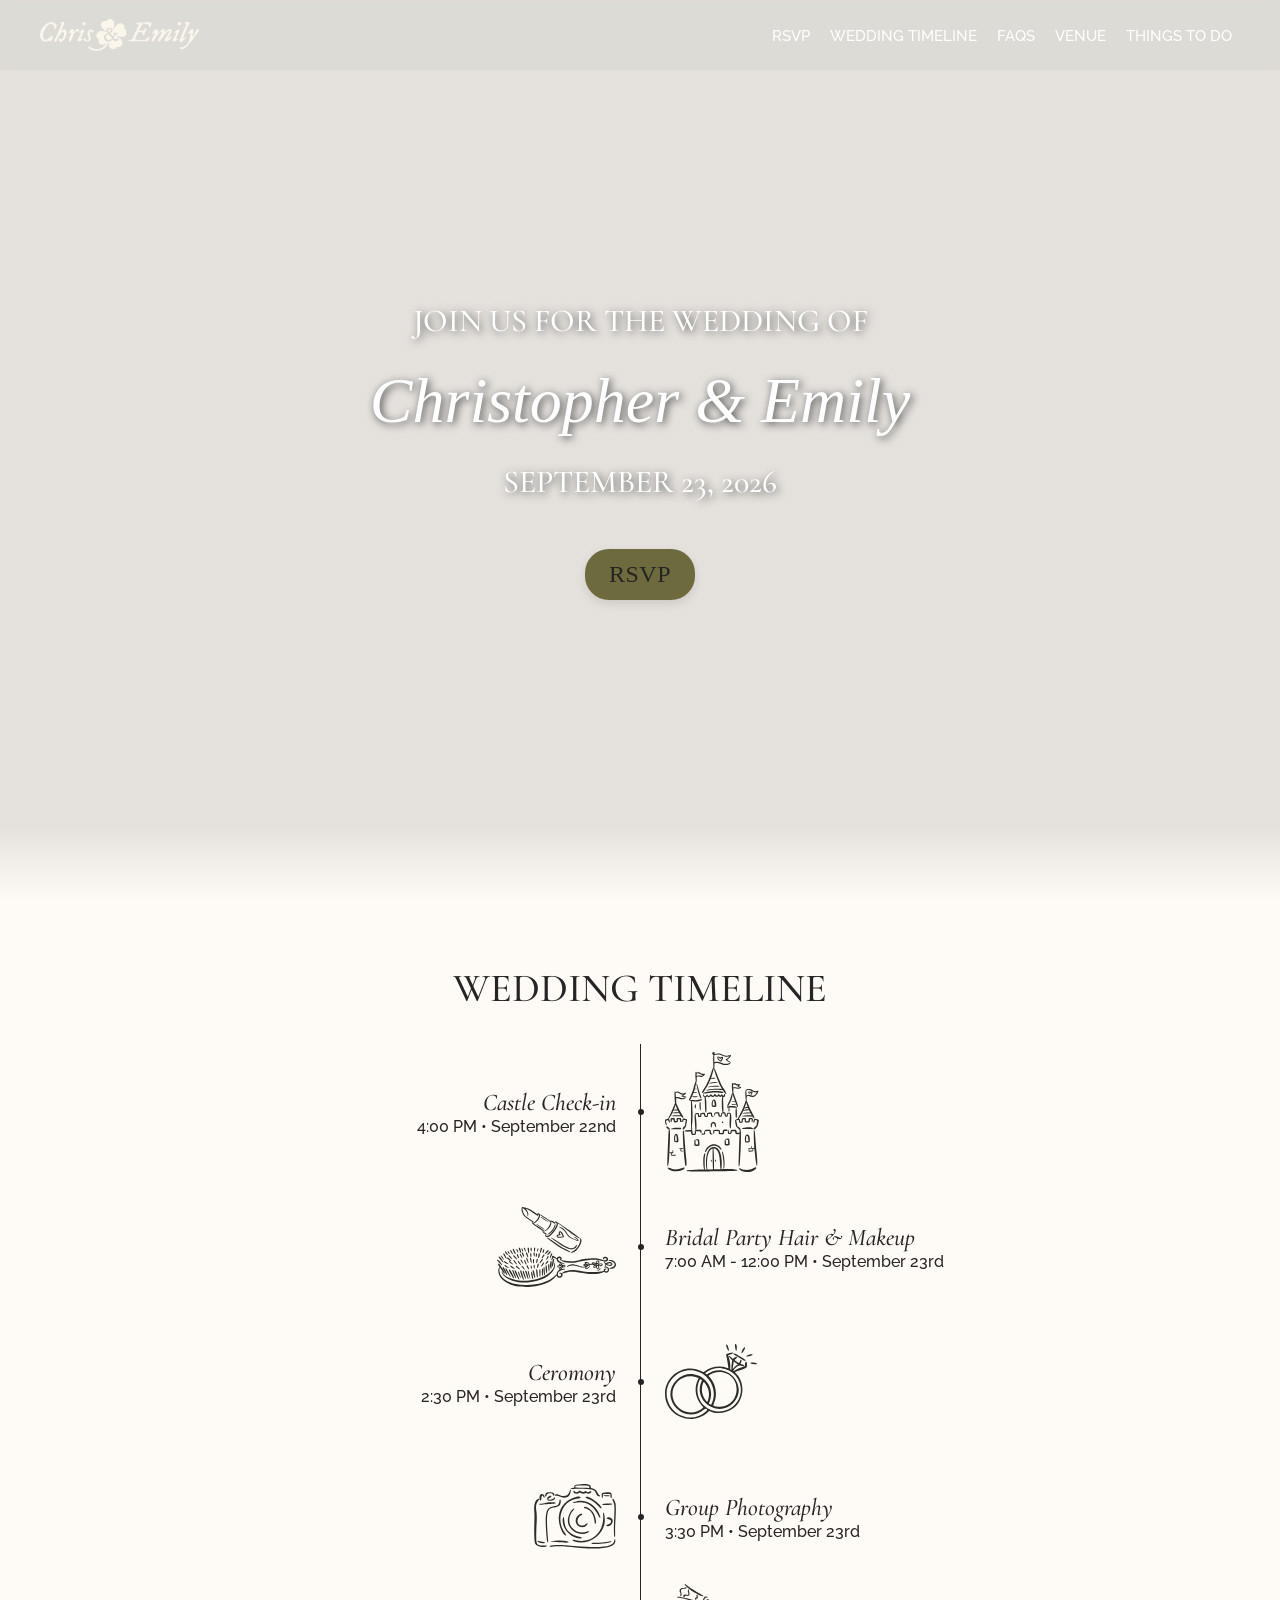
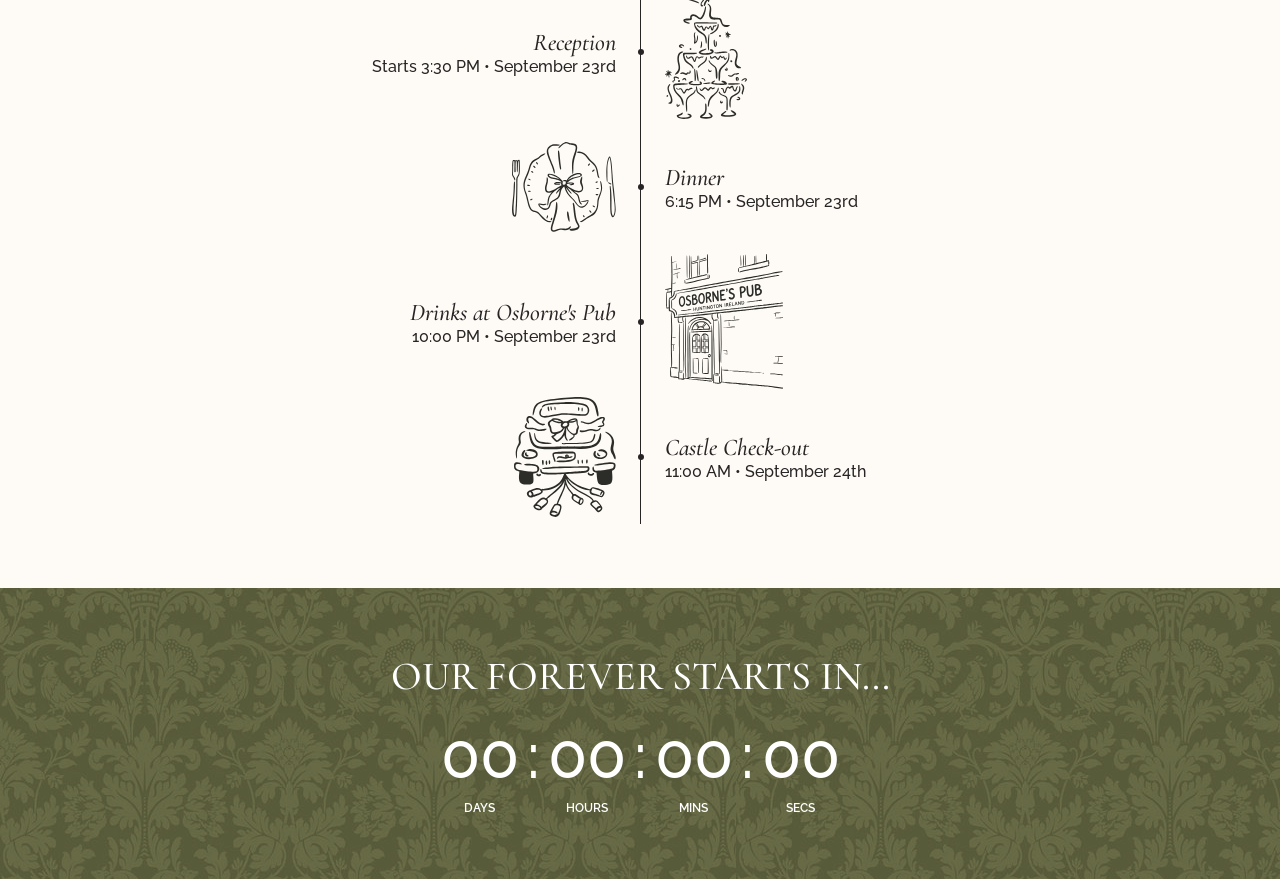
==== commit 4f296edb: "Updated countdown bg and added travel blog day 1" ====
--- a/index.html
+++ b/index.html
@@ -3,7 +3,7 @@
 <head>
     <meta charset="UTF-8">
     <meta name="viewport" content="width=device-width, initial-scale=1.0">
-    <title>Emily & Chris — Our Countryside Wedding</title>
+    <title>Emily & Chris 2026</title>
     <link rel="stylesheet" href="style.css">
     <!-- Google Fonts for Editorial Aesthetic -->
     <link rel="preconnect" href="https://fonts.googleapis.com">
@@ -23,12 +23,12 @@
             <div class="nav-links">
                 <a href="https://forms.gle/v332QN543vCT7xbYA">RSVP</a>
                 <a href="#wedding-timeline" data-target="wedding-timeline">Wedding Timeline</a>
+                <a href="./pages/faq.html#faq" data-target="faq">FAQs</a>
                 <a href="https://huntingtoncastle.com/our-story-1">Venue</a>
                 <!--
                 <a href="#bridal-party" data-target="bridal-party">Bridal Party</a>
-                <a href="#local-guide" data-target="local-guide">Things to Do</a>
                 -->
-                <a href="./pages/faq.html" data-target="faq">FAQs</a>
+                <a href="./pages/blog.html#local-guide" data-target="local-guide">Things to Do</a>
             </div>
 
             <!-- Mobile Menu Toggle Button -->
@@ -43,12 +43,12 @@
         <div class="mobile-menu">
             <a href="https://forms.gle/v332QN543vCT7xbYA">RSVP</a>
             <a href="#wedding-timeline" data-target="wedding-timeline">Wedding Timeline</a>
+            <a href="./pages/faq.html#faq" data-target="faq">FAQs</a>
             <a href="https://huntingtoncastle.com/our-story-1">Venue</a>
             <!--
             <a href="#bridal-party" data-target="bridal-party">Bridal Party</a>
-            <a href="#local-guide" data-target="local-guide">Things to Do</a>
             -->
-            <a href="./pages/faq.html" data-target="faq">FAQs</a>
+            <a href="./pages/blog.html#local-guide" data-target="local-guide">Things to Do</a>
         </div>
     </nav>
 
@@ -62,7 +62,7 @@
                     <p class="subtitle">Join us for the wedding of</p>
                     <h1 class="header">Christopher &amp; Emily</h1>
                     <p class="date-location subtitle">SEPTEMBER 23, 2026</p>
-                    <!--<a href="https://forms.gle/v332QN543vCT7xbYA">RSVP</a>-->
+                    <a id="rsvp-btn" href="https://forms.gle/v332QN543vCT7xbYA">RSVP</a>
                 </div>
             </div>
             <div class="hero-section-blurr"></div>
--- a/style.css
+++ b/style.css
@@ -1,9 +1,9 @@
 @font-face {
-  font-family: 'BlackEditorialScript';
-  src: url('./assets/fonts/gr-alternate.otf') format('truetype');
-  font-weight: normal;
-  font-style: normal;
-  font-display: swap; 
+    font-family: 'BlackEditorialScript';
+    src: url('./assets/fonts/gr-alternate.otf') format('truetype');
+    font-weight: normal;
+    font-style: normal;
+    font-display: swap;
 }
 
 .new-font {
@@ -13,16 +13,27 @@
 
 /* --- Core Base Styles & Custom Variables --- */
 :root {
-    --color-white-rgb: 250, 246, 236;  
-    --color-bg-light: #FEFBF6;     
+    --color-white-rgb: 250, 246, 236;
+    --color-bg-light: #FEFBF6;
     --color-primary: #6D6B3E;
-    --color-text-dark: #262424;     
-    --color-text-light: #FFFFFF;       
+    --color-text-dark: #262424;
+    --color-text-light: #FFFFFF;
     --color-accent: #5C2A4D;
     --font-serif: 'Cormorant Garamond', serif;
     --font-sans: 'Raleway', Arial, sans-serif;
     --font-title: "IM Fell English", Georgia, serif;
     --transition-speed: 0.3s;
+
+    --moss: #6D6B3E;
+    --moss-deep: #4C4A2A;
+    --moss-tint: rgba(109, 107, 62, 0.16);
+    --moss-tint-2: rgba(109, 107, 62, 0.32);
+    --parchment: #FEFBF6;
+    --parchment-2: #F3EEE1;
+    --ink: #262424;
+    --ink-soft: rgba(38, 36, 36, 0.68);
+    --ink-faint: rgba(38, 36, 36, 0.42);
+    --cell-width: 50%;
 }
 
 * {
@@ -30,7 +41,8 @@
     padding: 0;
 }
 
-html, body {
+html,
+body {
     width: 100%;
     overflow-x: hidden;
     margin: 0;
@@ -96,10 +108,10 @@
     z-index: 1000;
     width: 100%;
     /* Transparent background with a modern glass blur effect */
-    background-color: rgba(166, 159, 149, 0.1); 
+    background-color: rgba(166, 159, 149, 0.1);
     backdrop-filter: blur(1.5px);
     -webkit-backdrop-filter: blur(1.5px);
-   
+
     transition: background-color 0.3s ease;
 }
 
@@ -123,6 +135,7 @@
     transition: color 0.2s ease;
     padding: 0px 8px;
 }
+
 .nav-links a:hover {
     font-weight: 600;
 }
@@ -137,6 +150,7 @@
     gap: 2rem;
     justify-content: flex-start;
 }
+
 .right-links {
     display: flex;
     gap: 2rem;
@@ -160,7 +174,8 @@
 }
 
 /* Hide Mobile Elements by Default */
-.mobile-menu-toggle, .mobile-menu {
+.mobile-menu-toggle,
+.mobile-menu {
     display: none;
 }
 
@@ -173,7 +188,7 @@
         grid-template-columns: 1fr auto 1fr;
         align-items: center;
     }
-    
+
     .nav-logo {
         grid-column: 2;
         justify-self: center;
@@ -197,20 +212,27 @@
         border: none;
         cursor: pointer;
     }
+
     .mobile-menu-toggle .bar {
         width: 100%;
         height: 2px;
-        background-color: #fff;
+        background-color: var(--color-bg-light);
         transition: all 0.3s ease;
+    }
+
+    .mobile-menu-toggle .bar.dark {
+        background-color: var(--moss);
     }
 
     /* Transform burger bars into an 'X' when active */
     .mobile-menu-toggle.is-active .bar:nth-child(1) {
         transform: translateY(8px) rotate(45deg);
     }
+
     .mobile-menu-toggle.is-active .bar:nth-child(2) {
         opacity: 0;
     }
+
     .mobile-menu-toggle.is-active .bar:nth-child(3) {
         transform: translateY(-8px) rotate(-45deg);
     }
@@ -223,7 +245,8 @@
         justify-content: center;
         gap: 2rem;
         position: fixed;
-        top: 70px; /* Aligns right under the navbar header */
+        top: 70px;
+        /* Aligns right under the navbar header */
         left: 0;
         width: 100%;
         height: calc(100vh - 70px);
@@ -234,11 +257,13 @@
         pointer-events: none;
         transition: transform 0.4s cubic-bezier(0.16, 1, 0.3, 1), opacity 0.3s ease;
     }
+
     .mobile-menu.is-open {
         transform: translateY(0);
         opacity: 1;
         pointer-events: auto;
     }
+
     .mobile-menu a {
         color: #fff;
         font-size: 1.5rem;
@@ -262,11 +287,11 @@
     /*background: radial-gradient(circle, rgba(247,243,235,1) 0%, rgba(253,251,247,1) 100%);*/
     /* Forces the element to match the exact viewport dimensions */
     width: 100vw;
-    height: 100dvw; 
+    height: 100dvw;
     height: 100dvh;
-    
+
     /* Background image properties */
-    background-image: linear-gradient(rgba(0,0,0,0.10), rgba(0,0,0,0.10)), url('./assets/castle-water-colour.png');
+    background-image: linear-gradient(rgba(0, 0, 0, 0.10), rgba(0, 0, 0, 0.10)), url('./assets/castle-water-colour.png');
     background-position: center;
     background-repeat: no-repeat;
     background-size: cover;
@@ -288,16 +313,17 @@
     font-size: 2rem;
     text-transform: uppercase;
     color: var(--color-text-light);
-    text-shadow: 2px 2px 8px rgba(0,0,0,0.7);
+    text-shadow: 2px 2px 8px rgba(0, 0, 0, 0.7);
 }
 
 .hero-section .title .header {
+    text-transform: none;
     font-family: var(--font-title);
     font-weight: 400;
     font-size: 4rem;
     font-style: italic;
     color: var(--color-text-light);
-    text-shadow: 2px 2px 8px rgba(0,0,0,0.7);
+    text-shadow: 2px 2px 8px rgba(0, 0, 0, 0.7);
 }
 
 .hero-section-blurr {
@@ -308,9 +334,19 @@
     background: linear-gradient(to top, var(--color-bg-light), transparent);
 }
 
-.hero-section a {
+.hero-section a#rsvp-btn {
     text-decoration: none;
     cursor: pointer;
+    background-color: var(--color-primary);
+    color: var(--color-text-dark);
+    text-transform: uppercase;
+    font-size: 1.5em;
+    padding: 12px 24px;
+    border-radius: 24px;
+    margin-top: 24px;
+    font-family: var(--font-title);
+    letter-spacing: 0.5px;
+    box-shadow: 0 4px 10px rgba(0, 0, 0, 0.1);
 }
 
 @media (max-width: 768px) {
@@ -331,11 +367,12 @@
 
 /* --- Countdown Timer --- */
 #count-down {
-    display: flex;
-    justify-content: center;
-    align-items: center;
-    flex-direction: column;
-    background-color: var(--color-primary);
+    background-image: url('./assets/damask_pattern_desktop.png');
+    display: flex;
+    justify-content: center;
+    align-items: center;
+    flex-direction: column;
+    /*background-color: var(--color-primary);*/
     color: var(--color-text-light);
     gap: 24px;
 }
@@ -357,7 +394,8 @@
     min-width: 86px;
 }
 
-.number, .separator {
+.number,
+.separator {
     font-family: var(--font-sans);
     font-weight: 500;
     font-size: 4rem;
@@ -379,8 +417,13 @@
 
 @media (max-width: 768px) {
     #count-down {
+        /*background-image: url('./assets/damask_pattern_mobile.png');*/
+        background-position: center;
+        background-repeat: no-repeat;
+        background-size: cover;
         height: 100dvh;
-        box-sizing: border-box; /* This keeps padding inside the lines */
+        box-sizing: border-box;
+        /* This keeps padding inside the lines */
     }
 
     #count-down h1 {
@@ -389,7 +432,8 @@
         text-align: center;
     }
 
-    .number, .separator {
+    .number,
+    .separator {
         font-size: 2.5rem;
     }
 
@@ -408,7 +452,8 @@
     text-align: center;
     width: 100%;
     gap: 32px;
-    box-sizing: border-box; /* This keeps padding inside the lines */
+    box-sizing: border-box;
+    /* This keeps padding inside the lines */
 }
 
 .timeline-container {
@@ -419,7 +464,8 @@
     width: 100%;
     overflow: visible;
     position: relative;
-    box-sizing: border-box; /* This keeps padding inside the lines */
+    box-sizing: border-box;
+    /* This keeps padding inside the lines */
 }
 
 .timeline-event {
@@ -436,7 +482,8 @@
     display: flex;
     flex-direction: column;
     justify-content: center;
-    box-sizing: border-box; /* This keeps padding inside the lines */
+    box-sizing: border-box;
+    /* This keeps padding inside the lines */
 }
 
 .timeline-event div.right {
@@ -458,12 +505,13 @@
     height: 6px;
     background-color: var(--color-text-dark);
     border-radius: 50%;
-    
+
     /* Pins it precisely in the center of the vertical line */
     left: -0.5px;
     top: 50%;
     transform: translate(-50%, -50%);
-    z-index: 1; /* Ensures it sits on top of the line */
+    z-index: 1;
+    /* Ensures it sits on top of the line */
 }
 
 .timeline-event div img {
@@ -482,11 +530,13 @@
     height: 90px;
 }
 
-#timeline-castle, #timeline-car {
+#timeline-castle,
+#timeline-car {
     height: 120px;
 }
 
-#timeline-champagne, #timeline-pub {
+#timeline-champagne,
+#timeline-pub {
     height: 135px;
 }
 
@@ -521,22 +571,26 @@
     text-align: center;
     width: 100%;
     gap: 32px;
-    box-sizing: border-box; /* This keeps padding inside the lines */
-}
-
-#bridal-party #bridesmaids,  #bridal-party #groomsmen {
+    box-sizing: border-box;
+    /* This keeps padding inside the lines */
+}
+
+#bridal-party #bridesmaids,
+#bridal-party #groomsmen {
     display: flex;
     justify-content: center;
     align-items: center;
     gap: 32px;
 }
 
-#bridal-party #bridesmaids p,  #bridal-party #groomsmen p {
+#bridal-party #bridesmaids p,
+#bridal-party #groomsmen p {
     text-transform: uppercase;
     letter-spacing: 1px;
 }
 
-#bridal-party #bridesmaids img,  #bridal-party #groomsmen img {
+#bridal-party #bridesmaids img,
+#bridal-party #groomsmen img {
     width: 200px;
     filter: grayscale(100%);
 }
@@ -548,11 +602,14 @@
 }
 
 @media (max-width: 768px) {
-    #bridal-party #bridesmaids,  #bridal-party #groomsmen {
+
+    #bridal-party #bridesmaids,
+    #bridal-party #groomsmen {
         flex-wrap: wrap;
     }
 
-    #bridal-party #bridesmaids img,  #bridal-party #groomsmen img {
+    #bridal-party #bridesmaids img,
+    #bridal-party #groomsmen img {
         width: 90%;
     }
 }
@@ -615,6 +672,20 @@
     font-weight: 600;
 }
 
+@media (max-width: 768px) {
+    #faq {
+        padding: 32px 0px 48px 0px;
+        text-align: left;
+        width: 100dvw;
+    }
+
+    #faq .question-block {
+        width: calc(100% - 48px);
+        padding-left: 24px;
+        padding-right: 24px;
+    }
+}
+
 
 /* --- FOOTER --- */
 footer {
@@ -622,4 +693,262 @@
 }
 
 
-
+/* --- BLOG --- */
+/* ---------------------------------------------------------
+   Table of contents (book-style)
+--------------------------------------------------------- */
+.toc {
+    padding: 2.4rem 1.5rem 3.6rem;
+}
+
+.toc-heading {
+    text-align: center;
+    font-family: var(--display-sc);
+    color: var(--moss);
+    font-size: 1rem;
+    letter-spacing: 0.03em;
+    margin-bottom: 1.6rem;
+}
+
+.toc ol {
+    list-style: none;
+    margin: 0 auto;
+    padding: 0;
+    max-width: 32rem;
+}
+
+.toc li a {
+    display: flex;
+    align-items: baseline;
+    gap: 0.6rem;
+    text-decoration: none;
+    color: var(--ink);
+    padding: 0.55rem 0;
+}
+
+.toc-num {
+    font-family: var(--display);
+    font-style: italic;
+    color: var(--moss);
+    font-size: 1.05rem;
+    flex: none;
+    min-width: 1.6rem;
+}
+
+.toc-place {
+    font-family: var(--display);
+    font-size: 1.2rem;
+    white-space: nowrap;
+}
+
+.toc-leader {
+    flex: 1;
+    border-bottom: 1px dotted var(--moss-tint-2);
+    position: relative;
+    top: -0.35em;
+}
+
+.toc-day {
+    font-family: var(--body);
+    font-size: 0.82rem;
+    color: var(--ink-faint);
+    white-space: nowrap;
+}
+
+.hero {
+    position: relative;
+    padding: 3.4rem 1.5rem 3.2rem;
+    text-align: center;
+    overflow: hidden;
+}
+
+.hero h1 {
+    font-size: clamp(2.7rem, 7vw, 4.6rem);
+    line-height: 1.05;
+    color: var(--ink);
+    max-width: 16ch;
+    margin: 0 auto;
+    text-transform: none;
+    font-family: var(--font-title);
+
+}
+
+.hero-intro {
+    max-width: 38rem;
+    margin: 1.6rem auto 0;
+    font-size: 1.08rem;
+    color: var(--ink-soft);
+    line-height: 1.8;
+}
+
+.hero-route {
+    margin-top: 1.8rem;
+    font-family: var(--font-title);
+    font-style: italic;
+    color: var(--moss-deep);
+    font-size: 1.15rem;
+}
+
+.chapter-divider {
+    display: flex;
+    align-items: center;
+    justify-content: center;
+    gap: 1.1rem;
+    color: var(--moss);
+    font-size: 1.1rem;
+    padding: 0.6rem 1.5rem 0.2rem;
+}
+
+.chapter-divider::before,
+.chapter-divider::after {
+    content: "";
+    height: 1px;
+    width: 4.5rem;
+    background: var(--moss-tint-2);
+}
+
+.chapter-header {
+    text-align: center;
+    padding: 0 1.5rem;
+}
+
+.eyebrow {
+    font-family: var(--font-title);
+    color: var(--moss);
+    font-size: 1.05rem;
+    letter-spacing: 0.02em;
+    margin-bottom: 0.5rem;
+}
+
+.chapter-title {
+    font-size: clamp(2.1rem, 5.2vw, 3.2rem);
+    color: var(--ink);
+    font-family: var(--font-title);
+    margin: 0;
+    font-weight: 400;
+}
+
+.chapter-body {
+    width: 100%;
+    margin: 0;
+    padding: 2.4rem 1.5rem 1rem;
+    box-sizing: border-box;
+    display: flex;
+    flex-direction: column;
+    align-items: center;
+    justify-content: center;
+}
+
+.chapter-body img {
+    box-shadow: 0 4px 10px rgba(0, 0, 0, 0.1);
+}
+
+.chapter-body img.small {
+    max-width: 25%;
+}
+
+.chapter-body p {
+    max-width: var(--cell-width);
+    font-family: var(--font-sans);
+    display: block;
+    margin-block-start: 1em;
+    margin-block-end: 1em;
+    margin-inline-start: 0px;
+    margin-inline-end: 0px;
+    unicode-bidi: isolate;
+    margin: 1.95rem 0px;
+    color: var(--ink);
+    font-weight: 400;
+    font-size: 17px;
+    line-height: 1.7;
+    -webkit-font-smoothing: antialiased;
+}
+
+.chapter-body p.lede::first-letter {
+    font-family: var(--font-title);
+    font-size: 3.6rem;
+    float: left;
+    line-height: 0.82;
+    padding: 0.08em 0.09em 0 0;
+    color: var(--moss-deep);
+}
+
+.chapter-body a {
+    text-decoration: none;
+    display: flex;
+    flex-direction: column;
+    width: 100%;
+    justify-content: center;
+    align-items: center;
+}
+
+.chapter-body p.caption {
+    font-family: var(--font-title);
+    font-style: italic;
+    color: var(--ink-faint);
+    font-size: 0.98rem;
+    margin-top: 0.6rem;
+    margin-bottom: 0px;
+    text-align: center;
+    -webkit-font-smoothing: antialiased;
+    width: 100%;
+}
+
+.chapter-body div.photo-block {
+    max-width: var(--cell-width);
+    display: grid;
+    gap: 12px;
+    margin: 0 auto;
+}
+
+.chapter-body div.photo-block.four {
+    grid-template-columns: repeat(2, 1fr);
+    grid-template-rows: repeat(2, 1fr);
+}
+
+.chapter-body div.photo-block.two {
+    grid-template-columns: repeat(2, 1fr);
+}
+
+.chapter-body div.photo-block div.photo {
+    width: 100%;
+    height: 100%;
+}
+
+.chapter-body div.photo-block div.photo img {
+    width: 100%;
+}
+
+.chapter-body div.photo-block div.photo p {
+    min-width: 100%;
+    text-align: center;
+}
+
+@media (max-width: 768px) {
+    .eyebrow {
+        font-size: 1.5rem;
+        margin-bottom: 0.5rem;
+    }
+
+    .chapter-title {
+        font-size: 3.2rem;
+    }
+
+    .chapter-body {
+        padding-top: 0.5rem;
+    }
+
+    .chapter-body div.photo-block {
+        max-width: 100%;
+    }
+
+    .chapter-body img.small,
+    .chapter-body p {
+        max-width: 100%;
+    }
+
+    .chapter-body div.photo-block.four,
+    .chapter-body div.photo-block.two {
+        grid-template-columns: 1fr;
+    }
+}
